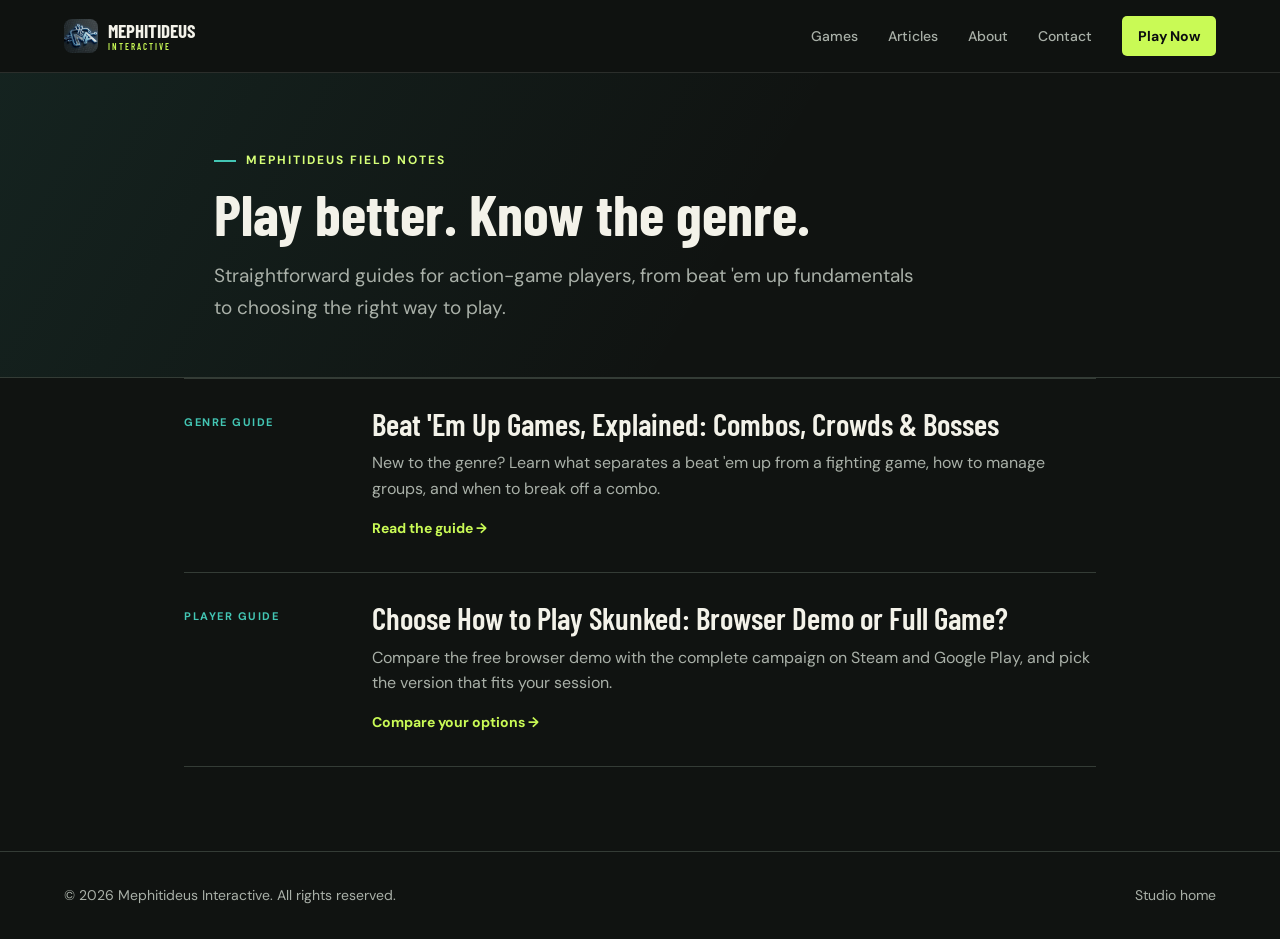
==== articles/index.html @ 83eed195 "Add Field Notes article section This commit adds a new Articles section with beginner-friendly guide" ====
<!DOCTYPE html>
<html lang="en">
<head>
  <meta charset="UTF-8">
  <meta name="viewport" content="width=device-width, initial-scale=1.0">
  <title>Field Notes | Mephitideus Interactive</title>
  <meta name="description" content="Practical guides to beat 'em up games, browser demos, and the worlds we make at Mephitideus Interactive.">
  <meta name="theme-color" content="#101311">
  <link rel="canonical" href="https://www.mephitideus.com/articles/">
  <link rel="icon" href="../assets/images/favicon.svg" type="image/svg+xml">
  <link rel="preconnect" href="https://fonts.googleapis.com">
  <link rel="preconnect" href="https://fonts.gstatic.com" crossorigin>
  <link href="https://fonts.googleapis.com/css2?family=Barlow+Condensed:wght@500;600;700;800&family=DM+Sans:wght@400;500;600;700&display=swap" rel="stylesheet">
  <link rel="stylesheet" href="../css/styles.css">
  <meta property="og:type" content="website">
  <meta property="og:site_name" content="Mephitideus Interactive">
  <meta property="og:title" content="Field Notes | Mephitideus Interactive">
  <meta property="og:description" content="Practical guides to beat 'em up games, browser demos, and the worlds we make.">
  <meta property="og:url" content="https://www.mephitideus.com/articles/">
  <meta property="og:image" content="https://www.mephitideus.com/assets/images/feature-graphic-1024x500.png">
  <meta property="og:image:alt" content="Skunked: Way of the Spray game artwork">
  <meta name="twitter:card" content="summary_large_image">
  <meta name="twitter:title" content="Field Notes | Mephitideus Interactive">
  <meta name="twitter:description" content="Practical guides to beat 'em up games, browser demos, and the worlds we make.">
  <meta name="twitter:image" content="https://www.mephitideus.com/assets/images/feature-graphic-1024x500.png">
  <script type="application/ld+json">
  {
    "@context": "https://schema.org",
    "@type": "CollectionPage",
    "name": "Field Notes",
    "url": "https://www.mephitideus.com/articles/",
    "publisher": { "@id": "https://www.mephitideus.com/#organization" },
    "mainEntity": {
      "@type": "ItemList",
      "itemListElement": [
        { "@type": "ListItem", "position": 1, "name": "Beat 'Em Up Games, Explained", "url": "https://www.mephitideus.com/articles/beat-em-up-games.html" },
        { "@type": "ListItem", "position": 2, "name": "Choose How to Play Skunked", "url": "https://www.mephitideus.com/articles/choose-how-to-play-skunked.html" }
      ]
    }
  }
  </script>
</head>
<body>
  <header class="site-header" id="top">
    <div class="container header-inner">
      <a class="logo" href="../index.html#top">
        <img class="logo-img" src="../assets/images/logo.png" alt="">
        <span class="logo-text">MEPHITIDEUS<span class="logo-sub">INTERACTIVE</span></span>
      </a>
      <nav class="site-nav" id="site-nav">
        <a href="../index.html#games">Games</a>
        <a href="index.html" aria-current="page">Articles</a>
        <a href="../index.html#about">About</a>
        <a href="../index.html#contact">Contact</a>
        <a class="nav-cta" href="https://skunked.io/" target="_blank" rel="noopener">Play Now</a>
      </nav>
      <button class="nav-toggle" id="nav-toggle" aria-label="Toggle menu" aria-expanded="false" aria-controls="site-nav">
        <span></span><span></span><span></span>
      </button>
    </div>
  </header>

  <main>
    <section class="article-index-hero">
      <div class="container article-index-inner">
        <p class="eyebrow"><span class="eyebrow-mark" aria-hidden="true"></span>Mephitideus field notes</p>
        <h1>Play better. Know the genre.</h1>
        <p class="article-dek">Straightforward guides for action-game players, from beat 'em up fundamentals to choosing the right way to play.</p>
      </div>
    </section>

    <section class="article-index-section">
      <div class="container article-index-list">
        <article class="note-card">
          <p class="note-category">Genre guide</p>
          <div>
            <h2><a href="beat-em-up-games.html">Beat 'Em Up Games, Explained: Combos, Crowds &amp; Bosses</a></h2>
            <p>New to the genre? Learn what separates a beat 'em up from a fighting game, how to manage groups, and when to break off a combo.</p>
            <a class="article-read-link" href="beat-em-up-games.html">Read the guide <span aria-hidden="true">&rarr;</span></a>
          </div>
        </article>
        <article class="note-card">
          <p class="note-category">Player guide</p>
          <div>
            <h2><a href="choose-how-to-play-skunked.html">Choose How to Play Skunked: Browser Demo or Full Game?</a></h2>
            <p>Compare the free browser demo with the complete campaign on Steam and Google Play, and pick the version that fits your session.</p>
            <a class="article-read-link" href="choose-how-to-play-skunked.html">Compare your options <span aria-hidden="true">&rarr;</span></a>
          </div>
        </article>
      </div>
    </section>
  </main>

  <footer class="site-footer">
    <div class="container footer-inner">
      <span>&copy; <span id="year"></span> Mephitideus Interactive. All rights reserved.</span>
      <a href="../index.html">Studio home</a>
    </div>
  </footer>
  <script src="../js/main.js"></script>
</body>
</html>
---- css/styles.css ----
/* ---------- Design tokens ---------- */
:root {
  --bg: #101311;
  --bg-alt: #171b18;
  --surface: #1c211e;
  --surface-2: #252c28;
  --border: #343c36;
  --text: #f3f2e9;
  --text-muted: #a9b0a8;
  --accent: #c9fa55;
  --accent-dim: #b0e93d;
  --accent-2: #43c6b4;
  --danger: #ff765e;
  --radius: 8px;
  --radius-sm: 5px;
  --container: 1200px;
  --shadow: 0 24px 60px -28px rgba(0, 0, 0, 0.72);
  --transition: 200ms ease;
}

* { box-sizing: border-box; }

html { scroll-behavior: smooth; }

section[id] { scroll-margin-top: 88px; }

body {
  margin: 0;
  background: var(--bg);
  color: var(--text);
  font-family: "DM Sans", "Segoe UI", sans-serif;
  line-height: 1.6;
  -webkit-font-smoothing: antialiased;
}

img { max-width: 100%; display: block; }

a { color: inherit; text-decoration: none; }

a:focus-visible, button:focus-visible {
  outline: 2px solid var(--accent);
  outline-offset: 4px;
}

::selection { background: var(--accent); color: var(--bg); }

.container {
  width: 100%;
  max-width: var(--container);
  margin: 0 auto;
  padding: 0 24px;
}

.text-accent { color: var(--accent); }

/* ---------- Header ---------- */
.site-header {
  position: sticky;
  top: 0;
  z-index: 50;
  background: rgba(16, 19, 17, 0.9);
  -webkit-backdrop-filter: blur(10px);
  backdrop-filter: blur(10px);
  border-bottom: 1px solid rgba(243, 242, 233, 0.12);
}

.header-inner {
  display: flex;
  align-items: center;
  justify-content: space-between;
  height: 72px;
}

.logo {
  display: flex;
  align-items: center;
  gap: 10px;
  font-weight: 700;
  letter-spacing: 0;
}

.logo-img {
  width: 34px;
  height: 34px;
  border-radius: 8px;
  object-fit: cover;
  flex-shrink: 0;
}

.logo-text {
  display: flex;
  flex-direction: column;
  line-height: 1.1;
  font-family: "Barlow Condensed", Impact, sans-serif;
  font-size: 19px;
  letter-spacing: 0;
}

.logo-sub {
  font-size: 9px;
  color: var(--accent);
  letter-spacing: 2px;
  font-weight: 600;
}

.site-nav {
  display: flex;
  align-items: center;
  gap: 30px;
  font-size: 14px;
  font-weight: 500;
}

.site-nav a { color: var(--text-muted); transition: color var(--transition); }
.site-nav a:hover { color: var(--text); }

.nav-cta {
  background: var(--accent);
  color: #0c0d0f !important;
  padding: 9px 16px;
  border-radius: 5px;
  font-weight: 700;
}
.nav-cta:hover { background: var(--accent-dim); }

.nav-toggle {
  display: none;
  flex-direction: column;
  gap: 5px;
  background: none;
  border: 0;
  cursor: pointer;
  padding: 8px;
}
.nav-toggle span {
  width: 24px;
  height: 2px;
  background: var(--text);
  border-radius: 2px;
}

/* ---------- Buttons ---------- */
.btn {
  display: inline-flex;
  align-items: center;
  justify-content: center;
  padding: 13px 21px;
  border-radius: 5px;
  font-weight: 700;
  font-size: 14.5px;
  transition: transform var(--transition), background var(--transition), border-color var(--transition), color var(--transition);
  border: 1px solid transparent;
  white-space: nowrap;
}
.btn:hover { transform: translateY(-2px); }

.btn-primary {
  background: var(--accent);
  color: #0c0d0f;
}
.btn-primary:hover { background: var(--accent-dim); }

.btn-outline {
  border-color: var(--border);
  color: var(--text);
  background: transparent;
}
.btn-outline:hover { border-color: var(--accent); color: var(--accent); }

.btn-ghost {
  color: var(--text);
  border-color: transparent;
  background: var(--surface);
}
.btn-ghost:hover { background: var(--surface-2); }

.btn-text {
  padding: 13px 6px;
  color: var(--text-muted);
}
.btn-text:hover { color: var(--accent); }

.btn-sm { padding: 10px 18px; font-size: 13.5px; }

.btn-icon { font-size: 15px; line-height: 1; }

.btn-steam {
  background: linear-gradient(135deg, #1b2838, #2a475e);
  color: #cdf1ff;
  border-color: rgba(102, 192, 244, 0.4);
}
.btn-steam:hover { background: linear-gradient(135deg, #223549, #35597a); }

.btn-google {
  background: linear-gradient(135deg, #0f9d58, #0b8043);
  color: #eafff2;
  border-color: rgba(52, 168, 83, 0.45);
}
.btn-google:hover { background: linear-gradient(135deg, #12b567, #0d9750); }

/* ---------- Hero store row ---------- */
.hero-stores {
  display: flex;
  align-items: center;
  gap: 14px;
  flex-wrap: wrap;
  margin-top: 22px;
  position: relative;
}

.hero-stores-label {
  color: var(--text-muted);
  font-size: 13.5px;
  font-weight: 600;
}

/* ---------- Hero ---------- */
.hero, .game-hero {
  position: relative;
  overflow: hidden;
  padding: 96px 0 76px;
}

.hero {
  min-height: 590px;
  display: flex;
  align-items: center;
  isolation: isolate;
  background: #101311;
}

.hero-art {
  position: absolute;
  inset: 0;
  z-index: -1;
}

.hero-art::after {
  content: "";
  position: absolute;
  inset: 0;
  background: linear-gradient(90deg, rgba(12, 15, 13, 0.98) 0%, rgba(12, 15, 13, 0.91) 33%, rgba(12, 15, 13, 0.44) 70%, rgba(12, 15, 13, 0.2) 100%),
    linear-gradient(0deg, var(--bg) 0%, transparent 35%, rgba(12, 15, 13, 0.15) 100%);
}

.hero-art img {
  width: 100%;
  height: 100%;
  object-fit: cover;
  object-position: center 48%;
  opacity: 0.86;
}

.game-hero {
  background-image: linear-gradient(rgba(12, 13, 15, 0.88), rgba(12, 13, 15, 0.96)),
    url("../assets/images/page_background_1438x810.png");
  background-size: cover;
  background-position: center;
}

.hero-logo {
  max-width: 340px;
  width: 100%;
  height: auto;
  margin: 0 0 12px;
  position: relative;
}

.hero-inner { position: relative; max-width: 720px; }

.eyebrow {
  text-transform: uppercase;
  letter-spacing: 2px;
  font-size: 12px;
  font-weight: 700;
  color: #d6ff78;
  margin: 0 0 14px;
  display: flex;
  align-items: center;
  gap: 10px;
}

.eyebrow-mark {
  width: 22px;
  height: 2px;
  background: var(--accent-2);
}

.hero h1, .game-hero h1 {
  font-family: "Barlow Condensed", Impact, sans-serif;
  font-size: 68px;
  font-weight: 700;
  line-height: 0.98;
  margin: 0 0 22px;
  position: relative;
  max-width: 680px;
  text-wrap: balance;
}

.hero h1 .text-accent {
  color: var(--accent);
  text-shadow: 0 2px 28px rgba(201, 250, 85, 0.16);
}

.hero-lede {
  color: var(--text-muted);
  font-size: 17px;
  max-width: 510px;
  margin: 0 0 28px;
  position: relative;
}

.hero-actions {
  display: flex;
  gap: 16px;
  flex-wrap: wrap;
  position: relative;
}

/* ---------- Sections ---------- */
section { padding: 78px 0; }

.section-title {
  font-family: "Barlow Condensed", Impact, sans-serif;
  font-size: 38px;
  line-height: 1.05;
  font-weight: 600;
  margin: 0 0 12px;
}

.section-sub {
  color: var(--text-muted);
  margin: 0 0 44px;
  max-width: 620px;
}

/* ---------- Games grid ---------- */
.game-grid {
  display: grid;
  grid-template-columns: minmax(0, 1.35fr) minmax(280px, 0.85fr);
  align-items: stretch;
  gap: 20px;
}

.game-card {
  background: var(--surface);
  border: 1px solid var(--border);
  border-radius: var(--radius);
  overflow: hidden;
  display: flex;
  flex-direction: column;
  box-shadow: var(--shadow);
}

.game-card-media {
  position: relative;
  height: 240px;
  overflow: hidden;
}

.game-card-image {
  width: 100%;
  height: 100%;
  object-fit: cover;
  object-position: center;
  transition: transform 500ms cubic-bezier(0.2, 0.7, 0.2, 1);
}

.game-card:hover .game-card-image { transform: scale(1.035); }

.game-card--featured {
  display: grid;
  grid-template-columns: minmax(0, 1.02fr) minmax(0, 1fr);
}

.game-card--featured .game-card-media {
  height: auto;
  min-height: 0;
  aspect-ratio: 1.52;
  align-self: start;
}

.game-card--featured .game-card-body { padding: 34px; }

.media-placeholder {
  height: 100%;
  display: flex;
  align-items: center;
  justify-content: center;
  font-size: 64px;
}

.media-skunked {
  background:
    repeating-linear-gradient(120deg, #14161a 0 24px, #191c21 24px 48px),
    radial-gradient(60% 100% at 30% 20%, rgba(186,255,41,0.25), transparent 60%);
}

.media-chipsavage {
  background:
    repeating-linear-gradient(120deg, #1a1508 0 24px, #211b0f 24px 48px),
    radial-gradient(60% 100% at 30% 20%, rgba(255,200,0,0.28), transparent 60%);
}

.media-soon {
  background: repeating-linear-gradient(45deg, #16181d 0 18px, #1c1f25 18px 36px);
  filter: grayscale(0.3);
}

.badge {
  position: absolute;
  top: 14px;
  left: 14px;
  font-size: 11px;
  font-weight: 800;
  letter-spacing: 0.5px;
  text-transform: uppercase;
  padding: 6px 12px;
  border-radius: 4px;
  z-index: 2;
}

.badge-live { background: var(--accent); color: #0c0d0f; }
.badge-soon { background: var(--surface-2); color: var(--text-muted); border: 1px solid var(--border); }

.game-card-body { padding: 28px; flex: 1; display: flex; flex-direction: column; }

.game-card-body h3 {
  font-family: "Barlow Condensed", Impact, sans-serif;
  margin: 0 0 6px;
  font-size: 30px;
  line-height: 1.05;
  font-weight: 600;
}

.game-tagline { color: var(--accent); font-weight: 600; margin: 0 0 14px; }

.game-card-body p { color: var(--text-muted); }

.game-tags {
  list-style: none;
  display: flex;
  flex-wrap: wrap;
  gap: 8px;
  padding: 0;
  margin: 16px 0 24px;
}

.game-tags li {
  font-size: 12px;
  font-weight: 600;
  padding: 6px 12px;
  border-radius: 3px;
  background: var(--surface-2);
  border: 1px solid var(--border);
  color: var(--text-muted);
}

.game-card-actions {
  margin-top: auto;
  display: flex;
  align-items: center;
  flex-wrap: wrap;
  gap: 10px;
}

.game-card--soon .game-card-body p { color: var(--text-muted); }

.game-card-actions--stores {
  margin-top: 12px;
  padding-top: 16px;
  border-top: 1px solid var(--border);
}

/* ---------- Store band (Where to Play) ---------- */
.store-band {
  margin-top: 36px;
  padding: 28px 30px;
  background: var(--surface);
  border: 1px solid var(--border);
  border-radius: var(--radius);
  border-left: 3px solid var(--accent-2);
  display: flex;
  align-items: center;
  justify-content: space-between;
  gap: 24px;
  flex-wrap: wrap;
}

.store-band-copy h3 {
  font-family: "Barlow Condensed", Impact, sans-serif;
  margin: 0 0 4px;
  font-size: 25px;
  font-weight: 600;
}
.store-band-copy p { margin: 0; color: var(--text-muted); font-size: 14px; }

.store-band-links {
  display: flex;
  gap: 12px;
  flex-wrap: wrap;
}

.store-pill {
  display: flex;
  align-items: center;
  gap: 10px;
  padding: 10px 16px;
  border-radius: 5px;
  border: 1px solid var(--border);
  background: var(--surface-2);
  transition: transform var(--transition), border-color var(--transition);
}
.store-pill:hover { transform: translateY(-2px); }

.store-pill-icon { font-size: 20px; }

.store-pill-text {
  display: flex;
  flex-direction: column;
  line-height: 1.25;
}
.store-pill-text strong { font-size: 13.5px; }
.store-pill-text span { font-size: 11.5px; color: var(--text-muted); }

.store-pill--steam:hover { border-color: rgba(102, 192, 244, 0.5); }
.store-pill--google:hover { border-color: rgba(52, 168, 83, 0.5); }
.store-pill--web:hover { border-color: var(--accent); }

/* ---------- About ---------- */
.about-inner {
  display: grid;
  grid-template-columns: 1.4fr 1fr;
  gap: 60px;
  align-items: center;
}

.about-copy p { color: var(--text-muted); }

.about-stats {
  display: grid;
  gap: 20px;
}

.stat {
  background: var(--surface);
  border: 1px solid var(--border);
  border-radius: var(--radius);
  padding: 24px;
  display: flex;
  align-items: baseline;
  gap: 12px;
}

.stat-num { font-size: 34px; font-weight: 800; color: var(--accent); }
.stat-label { color: var(--text-muted); font-size: 14px; }

/* ---------- Contact ---------- */
.contact-inner { text-align: center; max-width: 620px; margin: 0 auto; }
.contact-links { display: flex; gap: 16px; justify-content: center; flex-wrap: wrap; margin-top: 28px; }

/* ---------- Footer ---------- */
.site-footer {
  border-top: 1px solid var(--border);
  padding: 32px 0;
}
.footer-inner {
  display: flex;
  justify-content: space-between;
  flex-wrap: wrap;
  gap: 12px;
  color: var(--text-muted);
  font-size: 14px;
}
.footer-inner a:hover { color: var(--accent); }

/* ---------- Game detail page ---------- */
.back-link {
  display: inline-block;
  color: var(--text-muted);
  margin-bottom: 18px;
  font-size: 14px;
}
.back-link:hover { color: var(--accent); }

.lede { font-size: 18px; color: var(--text-muted); max-width: 780px; margin-bottom: 50px; }

.game-subnav {
  position: sticky;
  top: 72px;
  z-index: 40;
  background: rgba(23, 27, 24, 0.94);
  -webkit-backdrop-filter: blur(12px);
  backdrop-filter: blur(12px);
  border-top: 1px solid rgba(243, 242, 233, 0.08);
  border-bottom: 1px solid var(--border);
}

.game-subnav-inner {
  display: flex;
  align-items: center;
  gap: 30px;
  min-height: 50px;
  overflow-x: auto;
  scrollbar-width: none;
}

.game-subnav-inner::-webkit-scrollbar { display: none; }

.game-subnav a {
  display: inline-flex;
  align-items: center;
  min-height: 50px;
  flex: 0 0 auto;
  border-bottom: 2px solid transparent;
  color: var(--text-muted);
  font-size: 12px;
  font-weight: 700;
  transition: color var(--transition), border-color var(--transition);
}

.game-subnav a:hover {
  color: var(--text);
  border-bottom-color: var(--accent-2);
}

.game-detail h2[id] { scroll-margin-top: 146px; }

.article-index-hero {
  padding: 78px 0 54px;
  border-bottom: 1px solid var(--border);
  background: linear-gradient(120deg, rgba(67, 198, 180, 0.09), transparent 58%);
}

.article-index-inner { max-width: 900px; }
.article-index-inner h1, .article-title {
  font-family: "Barlow Condensed", Impact, sans-serif;
  font-weight: 700;
  line-height: 1;
  text-wrap: balance;
}
.article-index-inner h1 { max-width: 760px; margin: 0 0 18px; font-size: 58px; }
.article-dek { max-width: 700px; color: var(--text-muted); font-size: 19px; line-height: 1.65; }
.article-index-inner .article-dek { margin: 0; }

.article-index-section { padding: 0 0 84px; }
.article-index-list { max-width: 960px; }

.note-card {
  display: grid;
  grid-template-columns: 160px minmax(0, 1fr);
  gap: 28px;
  padding: 28px 0 32px;
  border-bottom: 1px solid var(--border);
}
.note-card:first-child { border-top: 1px solid var(--border); }
.note-category {
  margin: 7px 0 0;
  color: var(--accent-2);
  font-size: 11px;
  font-weight: 700;
  letter-spacing: 1.5px;
  text-transform: uppercase;
}
.note-card h2, .article-next h2 {
  font-family: "Barlow Condensed", Impact, sans-serif;
  font-size: 31px;
  line-height: 1.08;
  font-weight: 600;
  margin: 0 0 10px;
}
.note-card h2 a:hover, .article-read-link:hover { color: var(--accent); }
.note-card > div > p { margin: 0 0 13px; color: var(--text-muted); }
.article-read-link { color: var(--accent); font-size: 14px; font-weight: 700; }

.article-layout { max-width: 980px; margin: 0 auto; padding: 52px 24px 88px; }
.article-header { max-width: 800px; margin-bottom: 38px; }
.article-header .back-link { margin-bottom: 26px; }
.article-header .eyebrow { margin-bottom: 12px; }
.article-title { margin: 0 0 18px; font-size: 56px; }
.article-header .article-dek { margin: 0 0 20px; }
.article-byline { color: var(--text-muted); font-size: 13px; margin: 0; }

.article-prose { max-width: 760px; }
.article-prose p, .article-prose li { color: #d1d5cf; font-size: 16px; line-height: 1.8; }
.article-prose p { margin: 0 0 20px; }
.article-prose h2 {
  font-family: "Barlow Condensed", Impact, sans-serif;
  font-size: 34px;
  line-height: 1.1;
  font-weight: 600;
  margin: 42px 0 12px;
  scroll-margin-top: 100px;
}
.article-prose h3 { font-family: "Barlow Condensed", Impact, sans-serif; font-size: 24px; }
.article-prose a:not(.btn) { color: var(--accent); text-decoration: underline; text-decoration-color: rgba(201, 250, 85, 0.5); text-underline-offset: 3px; }
.article-prose a:not(.btn):hover { text-decoration-color: currentColor; }

.article-steps { padding-left: 24px; margin: 0 0 28px; }
.article-steps li { padding-left: 5px; margin-bottom: 15px; }
.article-steps strong { color: var(--text); }

.play-options { margin: 20px 0 30px; border-top: 1px solid var(--border); }
.play-options > div {
  display: grid;
  grid-template-columns: 150px minmax(0, 1fr) minmax(145px, auto);
  gap: 18px;
  align-items: baseline;
  padding: 17px 0;
  border-bottom: 1px solid var(--border);
}
.play-options dt { font-weight: 700; }
.play-options dd { margin: 0; color: var(--text-muted); font-size: 14px; }
.play-options dd a { font-weight: 700; }

.article-actions { display: flex; flex-wrap: wrap; gap: 12px; margin: 34px 0 50px; }
.article-next { border-top: 1px solid var(--border); padding-top: 22px; }
.article-next .note-category { margin: 0 0 9px; }
.article-next h2 { margin-bottom: 12px; }

.feature-grid {
  display: grid;
  grid-template-columns: repeat(3, 1fr);
  gap: 22px;
  margin-bottom: 60px;
}

.feature {
  background: var(--surface);
  border: 1px solid var(--border);
  border-radius: var(--radius);
  padding: 26px;
}

.feature-icon { font-size: 30px; display: block; margin-bottom: 12px; }
.feature h3 { margin: 0 0 8px; font-size: 17px; }
.feature p { margin: 0; color: var(--text-muted); font-size: 14.5px; }

.two-col {
  display: grid;
  grid-template-columns: 1fr 1fr;
  gap: 50px;
  margin-bottom: 60px;
}

.mini-heading {
  font-size: 14px;
  text-transform: uppercase;
  letter-spacing: 1px;
  color: var(--text-muted);
  margin: 24px 0 10px;
}

.stat-table {
  width: 100%;
  border-collapse: collapse;
  background: var(--surface);
  border: 1px solid var(--border);
  border-radius: var(--radius-sm);
  overflow: hidden;
}
.stat-table th, .stat-table td {
  text-align: left;
  padding: 12px 16px;
  border-bottom: 1px solid var(--border);
  font-size: 14.5px;
}
.stat-table th { color: var(--text-muted); font-weight: 600; width: 45%; }
.stat-table tr:last-child th, .stat-table tr:last-child td { border-bottom: none; }

.loot-list {
  color: var(--text-muted);
  padding-left: 20px;
  margin-bottom: 60px;
}
.loot-list li { margin-bottom: 8px; }
.loot-list strong { color: var(--text); }

.cta-band {
  text-align: center;
  background: linear-gradient(135deg, rgba(186,255,41,0.08), rgba(124,58,237,0.1));
  border: 1px solid var(--border);
  border-radius: var(--radius);
  padding: 60px 30px;
  display: flex;
  flex-direction: column;
  align-items: center;
  gap: 18px;
}
.cta-band h2 { margin: 0 0 6px; }
.cta-band-links {
  display: flex;
  gap: 14px;
  flex-wrap: wrap;
  justify-content: center;
}
.cta-band-links--spaced { margin-bottom: 60px; }

/* ---------- Store grid (game detail page) ---------- */
.store-grid {
  display: grid;
  grid-template-columns: repeat(3, 1fr);
  gap: 20px;
  margin-bottom: 60px;
}

.store-card {
  background: var(--surface);
  border: 1px solid var(--border);
  border-radius: var(--radius);
  padding: 28px 24px;
  text-align: center;
  display: flex;
  flex-direction: column;
  align-items: center;
  gap: 8px;
}
.store-card-icon { font-size: 32px; margin-bottom: 4px; }
.store-card h3 { margin: 0; font-size: 18px; }
.store-card-tag {
  color: var(--accent);
  font-size: 12.5px;
  font-weight: 600;
  text-transform: uppercase;
  letter-spacing: 0.5px;
  margin: 0;
}
.store-card p:not(.store-card-tag) {
  color: var(--text-muted);
  font-size: 14px;
  margin: 0 0 10px;
}
.store-card .btn { margin-top: auto; }

/* ---------- Scroll reveal ---------- */
.reveal {
  opacity: 0;
  transform: translateY(16px);
  transition: opacity 600ms ease, transform 600ms ease;
}
.reveal.in-view {
  opacity: 1;
  transform: translateY(0);
}

/* ---------- Responsive ---------- */
@media (max-width: 860px) {
  .game-grid, .feature-grid, .two-col, .store-grid { grid-template-columns: 1fr; }
  .game-card--featured { grid-template-columns: 1fr; }
  .game-card--featured .game-card-media { min-height: 0; height: 300px; aspect-ratio: auto; }
  .game-card--featured .game-card-body { padding: 28px; }
  .about-inner { grid-template-columns: 1fr; }
  .store-band { flex-direction: column; align-items: flex-start; }
  .play-options > div { grid-template-columns: 130px minmax(0, 1fr); }
  .play-options dd:last-child { grid-column: 2; }

  .site-nav {
    position: fixed;
    top: 72px;
    left: 0;
    right: 0;
    background: var(--bg-alt);
    border-bottom: 1px solid var(--border);
    flex-direction: column;
    align-items: flex-start;
    padding: 20px 24px 28px;
    gap: 18px;
    transform: translateY(-8px);
    opacity: 0;
    pointer-events: none;
    transition: opacity var(--transition), transform var(--transition);
  }
  .site-nav.open {
    opacity: 1;
    transform: translateY(0);
    pointer-events: auto;
  }
  .nav-toggle { display: flex; }
}

@media (max-width: 600px) {
  .container { padding: 0 20px; }
  .header-inner { height: 64px; }
  .site-nav { top: 64px; }
  .game-subnav { top: 64px; }
  .game-subnav-inner { gap: 24px; }
  .game-detail h2[id] { scroll-margin-top: 132px; }
  .hero { min-height: 510px; padding: 76px 0 54px; }
  .hero-art img { object-position: 63% center; }
  .hero-art::after {
    background: linear-gradient(90deg, rgba(12, 15, 13, 0.93), rgba(12, 15, 13, 0.54)),
      linear-gradient(0deg, var(--bg), transparent 54%);
  }
  .hero h1, .game-hero h1 { font-size: 48px; }
  .hero-lede { font-size: 16px; }
  .hero-actions { gap: 10px; }
  .hero-actions .btn { flex: 1 1 auto; padding: 12px 14px; }
  .hero .hero-stores { display: none; }
  .section-title { font-size: 34px; }
  section { padding: 60px 0; }
  .game-card--featured .game-card-media { height: 220px; }
  .game-card-body, .game-card--featured .game-card-body { padding: 24px; }
  .game-card-actions .btn { flex: 1 1 auto; }
  .store-band { padding: 22px; }
  .store-band-links { width: 100%; }
  .store-pill { flex: 1 1 100%; }
  .about-inner { gap: 28px; }
  .stat { padding: 18px; }
  .footer-inner { flex-direction: column; }
  .hero, .game-hero { padding-top: 72px; }
  .article-index-hero { padding: 60px 0 42px; }
  .article-index-inner h1 { font-size: 44px; }
  .article-dek { font-size: 16px; }
  .note-card { grid-template-columns: 1fr; gap: 8px; padding: 22px 0 25px; }
  .note-card h2 { font-size: 28px; }
  .article-layout { padding: 34px 20px 64px; }
  .article-title { font-size: 42px; }
  .article-prose p, .article-prose li { font-size: 15.5px; }
  .article-prose h2 { font-size: 30px; margin-top: 34px; }
  .play-options > div { grid-template-columns: 1fr; gap: 5px; }
  .play-options dd:last-child { grid-column: 1; }
  .article-actions .btn { flex: 1 1 100%; }
}

@media (prefers-reduced-motion: reduce) {
  *, *::before, *::after {
    scroll-behavior: auto !important;
    animation-duration: 0.01ms !important;
    animation-iteration-count: 1 !important;
    transition-duration: 0.01ms !important;
  }
}
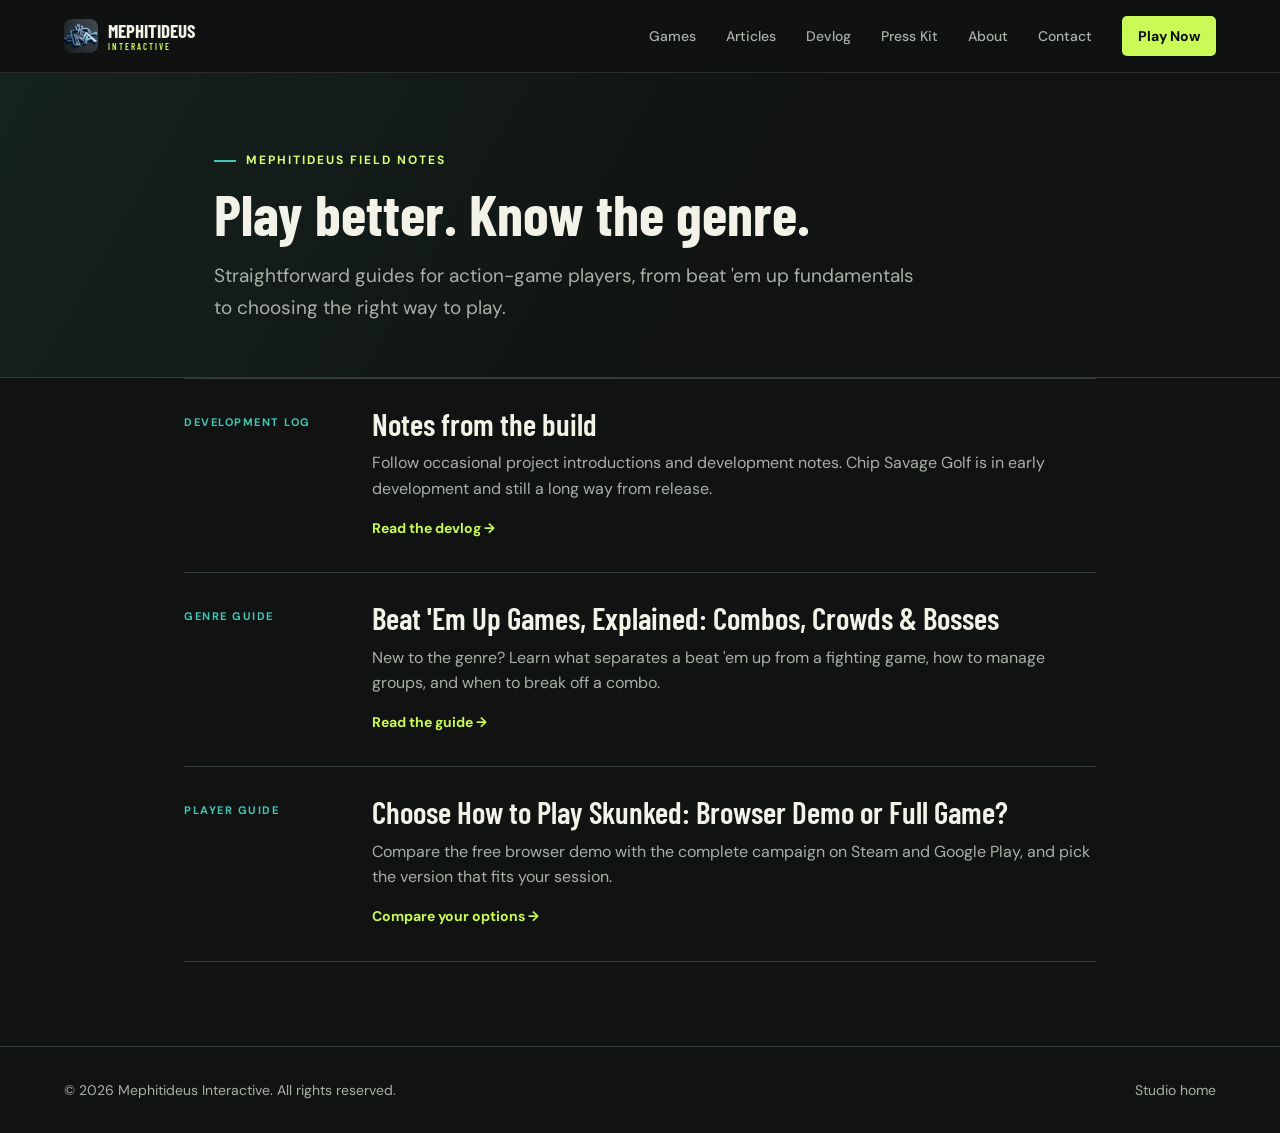
==== commit 7d122b5f: "Add devlog and press kit pages This change adds a studio devlog with RSS support and a new Chip Sava" ====
--- a/articles/index.html
+++ b/articles/index.html
@@ -12,6 +12,7 @@
   <link rel="preconnect" href="https://fonts.gstatic.com" crossorigin>
   <link href="https://fonts.googleapis.com/css2?family=Barlow+Condensed:wght@500;600;700;800&family=DM+Sans:wght@400;500;600;700&display=swap" rel="stylesheet">
   <link rel="stylesheet" href="../css/styles.css">
+  <script defer data-domain="www.mephitideus.com" src="https://plausible.io/js/script.js"></script>
   <meta property="og:type" content="website">
   <meta property="og:site_name" content="Mephitideus Interactive">
   <meta property="og:title" content="Field Notes | Mephitideus Interactive">
@@ -50,6 +51,8 @@
       <nav class="site-nav" id="site-nav">
         <a href="../index.html#games">Games</a>
         <a href="index.html" aria-current="page">Articles</a>
+        <a href="../devlog/">Devlog</a>
+        <a href="../press-kit.html">Press Kit</a>
         <a href="../index.html#about">About</a>
         <a href="../index.html#contact">Contact</a>
         <a class="nav-cta" href="https://skunked.io/" target="_blank" rel="noopener">Play Now</a>
@@ -71,6 +74,14 @@
 
     <section class="article-index-section">
       <div class="container article-index-list">
+        <article class="note-card">
+          <p class="note-category">Development log</p>
+          <div>
+            <h2><a href="../devlog/">Notes from the build</a></h2>
+            <p>Follow occasional project introductions and development notes. Chip Savage Golf is in early development and still a long way from release.</p>
+            <a class="article-read-link" href="../devlog/">Read the devlog <span aria-hidden="true">&rarr;</span></a>
+          </div>
+        </article>
         <article class="note-card">
           <p class="note-category">Genre guide</p>
           <div>
--- a/css/styles.css
+++ b/css/styles.css
@@ -258,6 +258,116 @@
   background-position: center;
 }
 
+.chip-hero {
+  position: relative;
+  isolation: isolate;
+  display: flex;
+  align-items: center;
+  min-height: 560px;
+  padding: 86px 0 76px;
+  overflow: hidden;
+  background: #17170f;
+}
+
+.chip-course-art { position: absolute; inset: 0; z-index: -1; }
+.chip-course-art img {
+  width: 100%;
+  height: 100%;
+  object-fit: cover;
+  object-position: center 60%;
+  opacity: 0.52;
+}
+.chip-course-art::after {
+  content: "";
+  position: absolute;
+  inset: 0;
+  background: linear-gradient(90deg, rgba(15, 16, 12, 0.96), rgba(15, 16, 12, 0.8) 44%, rgba(15, 16, 12, 0.3)),
+    linear-gradient(0deg, var(--bg), transparent 48%);
+}
+.chip-hero-inner { position: relative; max-width: 760px; }
+.chip-hero h1 {
+  max-width: 700px;
+  margin: 0;
+  font-family: "Barlow Condensed", Impact, sans-serif;
+  font-size: 76px;
+  font-weight: 700;
+  line-height: 0.95;
+  text-wrap: balance;
+}
+.chip-hero h1 span { color: #ffc45e; }
+.chip-tour-title {
+  margin: 12px 0 14px;
+  color: #ffc45e;
+  font-family: "Barlow Condensed", Impact, sans-serif;
+  font-size: 27px;
+  font-weight: 600;
+}
+.btn-chip { color: #171009; background: #ffc45e; }
+.btn-chip:hover { background: #ffd486; }
+
+.chip-modes { padding: 74px 0; }
+.chip-modes > .container > .eyebrow { margin-bottom: 9px; }
+.chip-mode-grid {
+  display: grid;
+  grid-template-columns: repeat(3, minmax(0, 1fr));
+  gap: 16px;
+  margin-top: 28px;
+}
+.chip-mode {
+  min-height: 190px;
+  padding: 22px;
+  border: 1px solid var(--border);
+  border-top: 2px solid #bb8736;
+  border-radius: var(--radius);
+  background: var(--surface);
+}
+.chip-mode .note-category { margin: 0 0 16px; }
+.chip-mode h3 {
+  margin: 0 0 8px;
+  font-family: "Barlow Condensed", Impact, sans-serif;
+  font-size: 26px;
+  font-weight: 600;
+  line-height: 1.1;
+}
+.chip-mode > p:last-child { margin: 0; color: var(--text-muted); font-size: 14px; }
+
+.chip-scoring { padding: 54px 0; background: var(--surface); border-block: 1px solid var(--border); }
+.chip-scoring-inner {
+  display: grid;
+  grid-template-columns: minmax(0, 1fr) minmax(280px, 0.8fr);
+  align-items: center;
+  gap: 48px;
+}
+.chip-scoring .section-title { margin-bottom: 12px; }
+.chip-scoring-inner > div:first-child > p:last-child { max-width: 610px; margin: 0; color: var(--text-muted); }
+.chip-score-numbers { display: grid; grid-template-columns: 1fr 1fr; gap: 12px; }
+.chip-score-numbers > div {
+  display: flex;
+  flex-direction: column;
+  gap: 3px;
+  padding: 18px;
+  border-left: 2px solid #bb8736;
+  background: var(--surface-2);
+}
+.chip-score-numbers strong { color: #ffc45e; font-family: "Barlow Condensed", Impact, sans-serif; font-size: 42px; line-height: 1; }
+.chip-score-numbers span { color: var(--text-muted); font-size: 12px; }
+
+.chip-cross-promo { padding: 64px 0; }
+.chip-cross-inner {
+  display: flex;
+  align-items: center;
+  justify-content: space-between;
+  gap: 28px;
+}
+.chip-cross-inner h2 {
+  margin: 0 0 8px;
+  font-family: "Barlow Condensed", Impact, sans-serif;
+  font-size: 32px;
+  font-weight: 600;
+}
+.chip-cross-inner > div:first-child > p:last-child { max-width: 590px; margin: 0; color: var(--text-muted); }
+.chip-cross-actions { display: flex; flex-direction: column; align-items: flex-start; gap: 12px; flex: 0 0 auto; }
+
 .hero-logo {
   max-width: 340px;
   width: 100%;
@@ -421,6 +531,7 @@
 }
 
 .badge-live { background: var(--accent); color: #0c0d0f; }
+.badge-dev { background: #ffc45e; color: #171009; }
 .badge-soon { background: var(--surface-2); color: var(--text-muted); border: 1px solid var(--border); }
 
 .game-card-body { padding: 28px; flex: 1; display: flex; flex-direction: column; }
@@ -717,6 +828,43 @@
 .article-next { border-top: 1px solid var(--border); padding-top: 22px; }
 .article-next .note-category { margin: 0 0 9px; }
 .article-next h2 { margin-bottom: 12px; }
+
+.press-kit-section { padding: 64px 0 84px; }
+.press-kit-layout {
+  display: grid;
+  grid-template-columns: minmax(0, 1.35fr) minmax(280px, 0.8fr);
+  gap: 64px;
+  align-items: start;
+}
+.press-kit-main > .eyebrow, .press-assets > .eyebrow { margin: 0 0 10px; }
+.press-boilerplate { max-width: 650px; color: var(--text-muted); font-size: 18px; }
+.press-contact { margin: 20px 0 34px; font-size: 14px; }
+.press-contact a, .press-links a { color: var(--accent); text-decoration: underline; text-underline-offset: 3px; }
+.press-project { padding: 22px 0; border-top: 1px solid var(--border); }
+.press-project h3 {
+  margin: 6px 0 8px;
+  font-family: "Barlow Condensed", Impact, sans-serif;
+  font-size: 28px;
+  font-weight: 600;
+}
+.press-project > p:not(.note-category):not(.press-links) { max-width: 700px; margin: 0; color: var(--text-muted); }
+.press-project--development { border-bottom: 1px solid var(--border); }
+.press-links { display: flex; flex-wrap: wrap; gap: 10px 18px; margin: 15px 0 0; font-size: 13px; font-weight: 700; }
+.press-assets { padding: 24px; border: 1px solid var(--border); border-radius: var(--radius); background: var(--surface); }
+.press-asset {
+  display: flex;
+  justify-content: space-between;
+  align-items: center;
+  gap: 16px;
+  padding: 15px 0;
+  border-bottom: 1px solid var(--border);
+}
+.press-asset > span:first-child { display: flex; flex-direction: column; gap: 3px; }
+.press-asset strong { font-size: 14px; }
+.press-asset small { color: var(--text-muted); font-size: 12px; }
+.press-asset > span:last-child { color: var(--accent); font-size: 18px; }
+.press-asset:hover strong { color: var(--accent); }
+.press-asset-note { margin: 18px 0 0; color: var(--text-muted); font-size: 12px; line-height: 1.6; }
 
 .feature-grid {
   display: grid;
@@ -853,6 +1001,11 @@
   .store-band { flex-direction: column; align-items: flex-start; }
   .play-options > div { grid-template-columns: 130px minmax(0, 1fr); }
   .play-options dd:last-child { grid-column: 2; }
+  .chip-mode-grid { grid-template-columns: 1fr; }
+  .chip-mode { min-height: 0; }
+  .chip-scoring-inner { grid-template-columns: 1fr; gap: 26px; }
+  .chip-cross-inner { align-items: flex-start; flex-direction: column; }
+  .press-kit-layout { grid-template-columns: 1fr; gap: 32px; }
 
   .site-nav {
     position: fixed;
@@ -920,6 +1073,15 @@
   .play-options > div { grid-template-columns: 1fr; gap: 5px; }
   .play-options dd:last-child { grid-column: 1; }
   .article-actions .btn { flex: 1 1 100%; }
+  .chip-hero { min-height: 520px; padding: 72px 0 58px; }
+  .chip-hero h1 { font-size: 52px; }
+  .chip-tour-title { font-size: 23px; }
+  .chip-mode-grid { gap: 12px; }
+  .chip-scoring { padding: 42px 0; }
+  .chip-score-numbers { gap: 8px; }
+  .chip-score-numbers > div { padding: 14px; }
+  .press-kit-section { padding: 42px 0 60px; }
+  .press-assets { padding: 20px; }
 }
 
 @media (prefers-reduced-motion: reduce) {
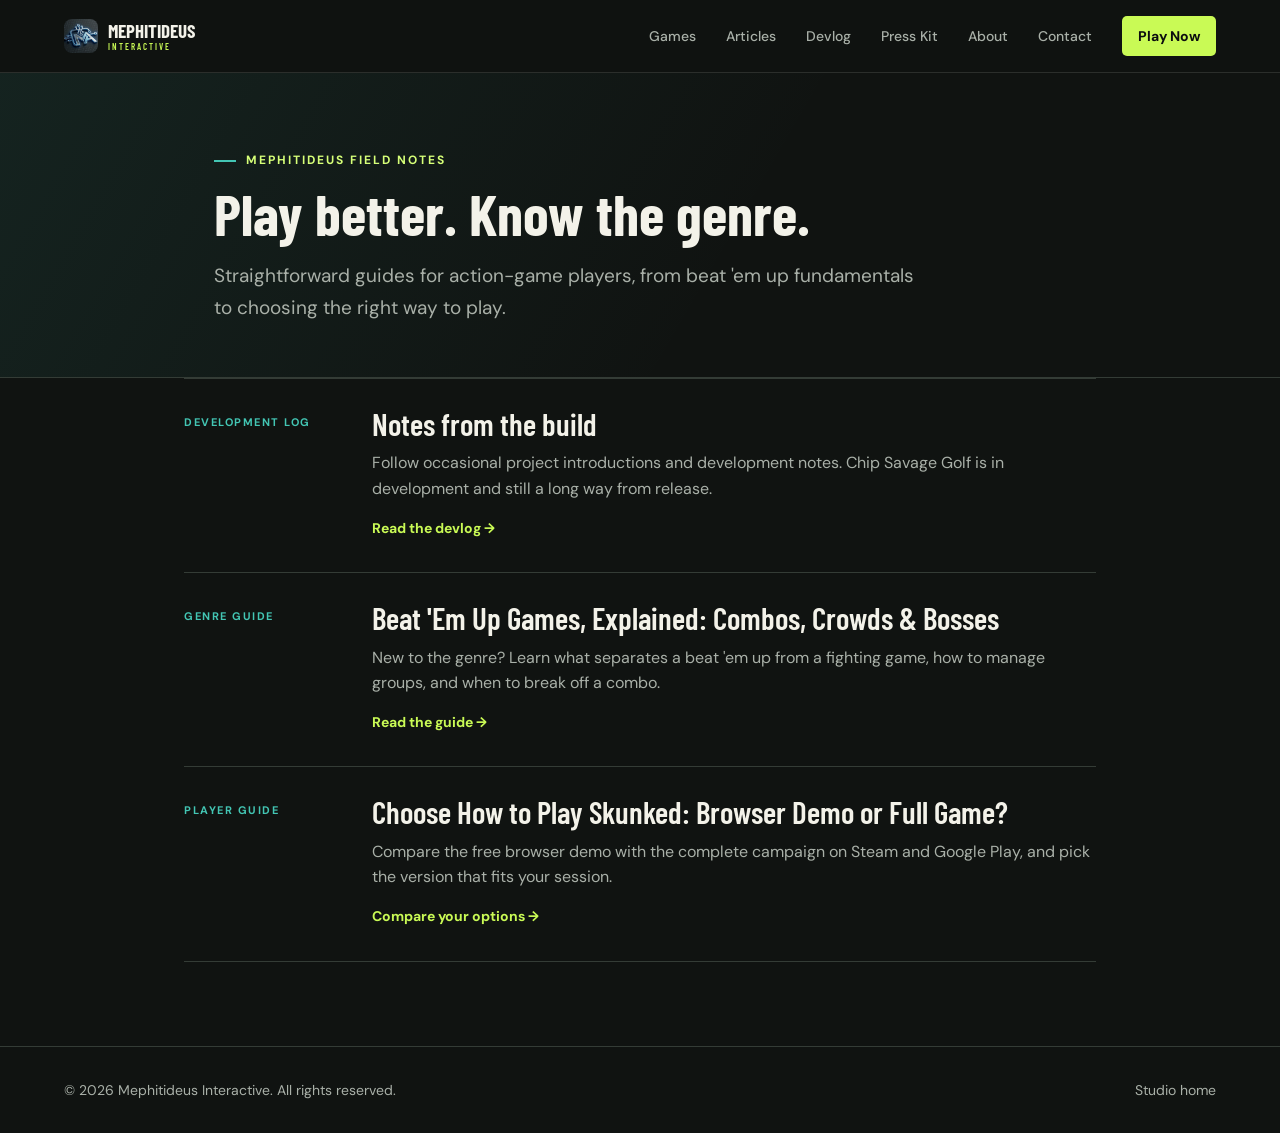
==== commit 69da9edf: "Update Chip Savage development wording Replace references to Chip Savage Golf being in "early develo" ====
--- a/articles/index.html
+++ b/articles/index.html
@@ -19,7 +19,7 @@
   <meta property="og:description" content="Practical guides to beat 'em up games, browser demos, and the worlds we make.">
   <meta property="og:url" content="https://www.mephitideus.com/articles/">
   <meta property="og:image" content="https://www.mephitideus.com/assets/images/feature-graphic-1024x500.png">
-  <meta property="og:image:alt" content="Skunked: Way of the Spray game artwork">
+  <meta property="og:image:alt" content="Skunked: Way of the Spray logo and ninja skunk character">
   <meta name="twitter:card" content="summary_large_image">
   <meta name="twitter:title" content="Field Notes | Mephitideus Interactive">
   <meta name="twitter:description" content="Practical guides to beat 'em up games, browser demos, and the worlds we make.">
@@ -78,7 +78,7 @@
           <p class="note-category">Development log</p>
           <div>
             <h2><a href="../devlog/">Notes from the build</a></h2>
-            <p>Follow occasional project introductions and development notes. Chip Savage Golf is in early development and still a long way from release.</p>
+            <p>Follow occasional project introductions and development notes. Chip Savage Golf is in development and still a long way from release.</p>
             <a class="article-read-link" href="../devlog/">Read the devlog <span aria-hidden="true">&rarr;</span></a>
           </div>
         </article>
--- a/css/styles.css
+++ b/css/styles.css
@@ -581,6 +581,32 @@
   margin-top: 12px;
   padding-top: 16px;
   border-top: 1px solid var(--border);
+}
+
+.sequel-easter-egg {
+  margin-top: 14px;
+  color: var(--text-muted);
+  font-size: 12px;
+}
+
+.sequel-easter-egg summary {
+  width: fit-content;
+  cursor: pointer;
+  opacity: 0.62;
+  transition: opacity var(--transition), color var(--transition);
+}
+
+.sequel-easter-egg summary:hover,
+.sequel-easter-egg summary:focus-visible,
+.sequel-easter-egg[open] summary {
+  color: var(--accent);
+  opacity: 1;
+}
+
+.sequel-easter-egg p {
+  margin: 5px 0 0;
+  color: var(--text-muted);
+  font-size: 12px;
 }
 
 /* ---------- Store band (Where to Play) ---------- */
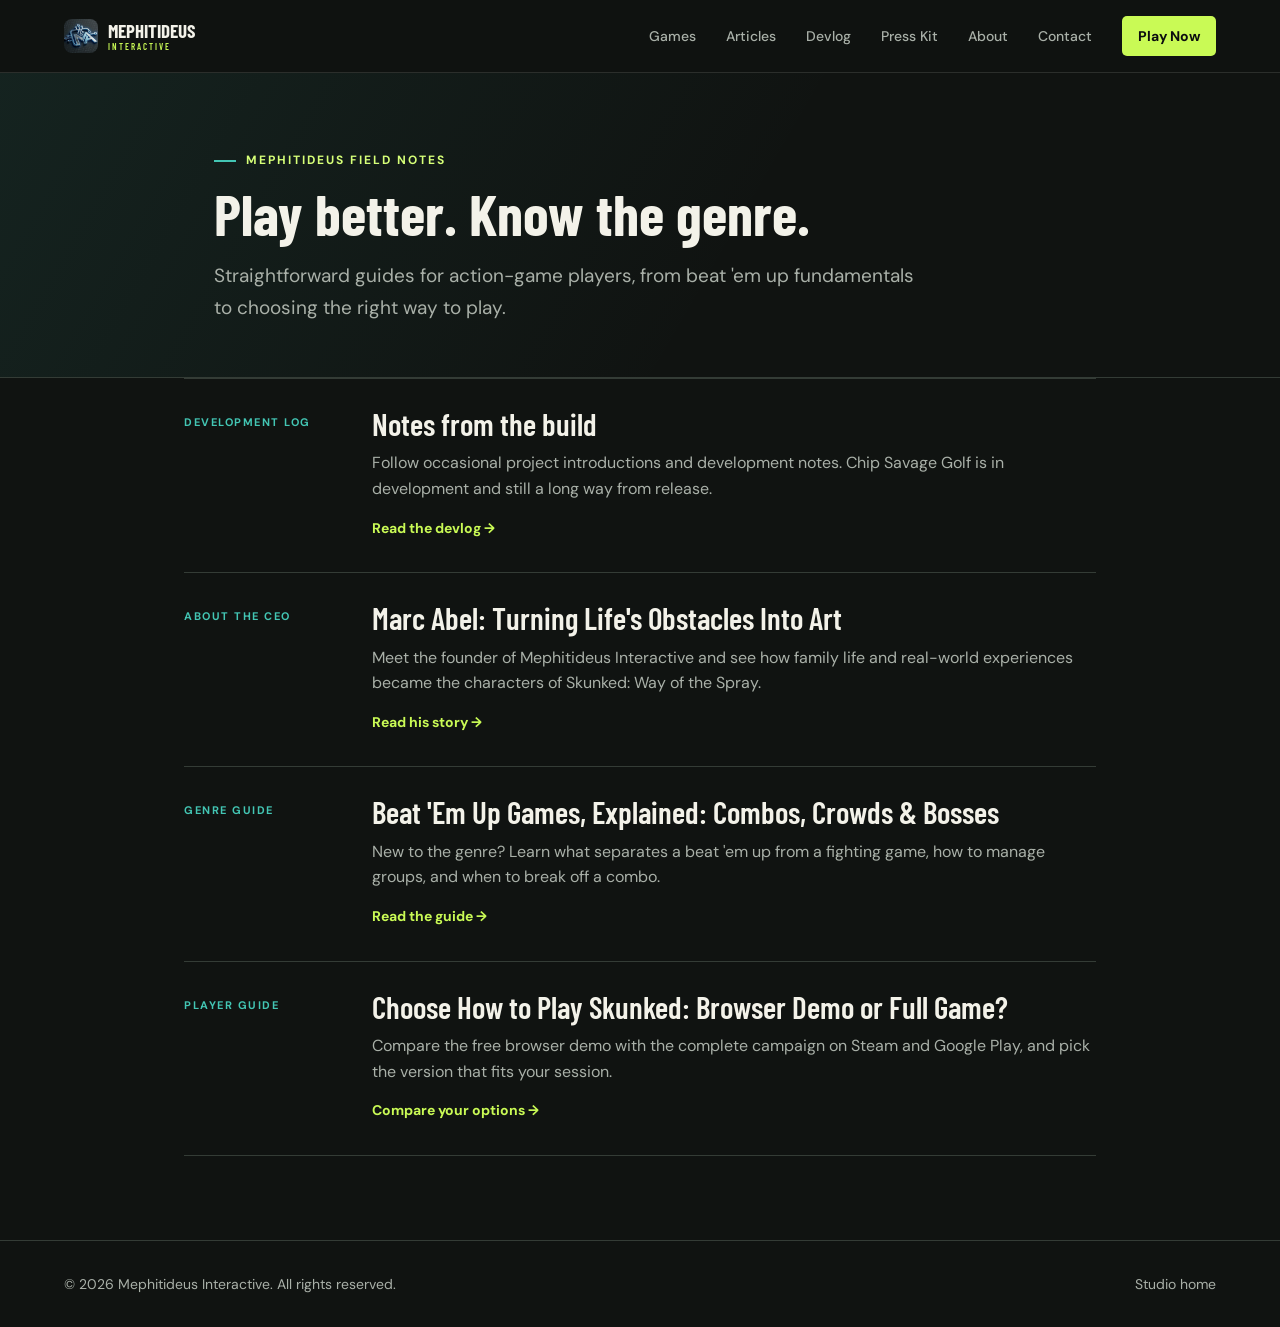
==== commit 7ce59f89: "Add founder profile article and site links Adds a new "About Marc Abel" article page with full metad" ====
--- a/articles/index.html
+++ b/articles/index.html
@@ -6,6 +6,7 @@
   <title>Field Notes | Mephitideus Interactive</title>
   <meta name="description" content="Practical guides to beat 'em up games, browser demos, and the worlds we make at Mephitideus Interactive.">
   <meta name="theme-color" content="#101311">
+  <meta name="robots" content="max-image-preview:large">
   <link rel="canonical" href="https://www.mephitideus.com/articles/">
   <link rel="icon" href="../assets/images/favicon.svg" type="image/svg+xml">
   <link rel="preconnect" href="https://fonts.googleapis.com">
@@ -24,6 +25,7 @@
   <meta name="twitter:title" content="Field Notes | Mephitideus Interactive">
   <meta name="twitter:description" content="Practical guides to beat 'em up games, browser demos, and the worlds we make.">
   <meta name="twitter:image" content="https://www.mephitideus.com/assets/images/feature-graphic-1024x500.png">
+  <meta name="twitter:image:alt" content="Skunked: Way of the Spray logo and ninja skunk character">
   <script type="application/ld+json">
   {
     "@context": "https://schema.org",
@@ -35,9 +37,32 @@
       "@type": "ItemList",
       "itemListElement": [
         { "@type": "ListItem", "position": 1, "name": "Beat 'Em Up Games, Explained", "url": "https://www.mephitideus.com/articles/beat-em-up-games.html" },
-        { "@type": "ListItem", "position": 2, "name": "Choose How to Play Skunked", "url": "https://www.mephitideus.com/articles/choose-how-to-play-skunked.html" }
+        { "@type": "ListItem", "position": 2, "name": "Choose How to Play Skunked", "url": "https://www.mephitideus.com/articles/choose-how-to-play-skunked.html" },
+        { "@type": "ListItem", "position": 3, "name": "About Marc Abel", "url": "https://www.mephitideus.com/articles/about-marc-abel.html" }
       ]
     }
+  }
+  </script>
+  <script type="application/ld+json">
+  {
+    "@context": "https://schema.org",
+    "@graph": [
+      {
+        "@type": "Organization",
+        "@id": "https://www.mephitideus.com/#organization",
+        "name": "Mephitideus Interactive",
+        "url": "https://www.mephitideus.com/",
+        "logo": "https://www.mephitideus.com/assets/images/logo.png",
+        "email": "service@skunked.io"
+      },
+      {
+        "@type": "BreadcrumbList",
+        "itemListElement": [
+          { "@type": "ListItem", "position": 1, "name": "Home", "item": "https://www.mephitideus.com/" },
+          { "@type": "ListItem", "position": 2, "name": "Field Notes", "item": "https://www.mephitideus.com/articles/" }
+        ]
+      }
+    ]
   }
   </script>
 </head>
@@ -83,6 +108,14 @@
           </div>
         </article>
         <article class="note-card">
+          <p class="note-category">About the CEO</p>
+          <div>
+            <h2><a href="about-marc-abel.html">Marc Abel: Turning Life's Obstacles Into Art</a></h2>
+            <p>Meet the founder of Mephitideus Interactive and see how family life and real-world experiences became the characters of Skunked: Way of the Spray.</p>
+            <a class="article-read-link" href="about-marc-abel.html">Read his story <span aria-hidden="true">&rarr;</span></a>
+          </div>
+        </article>
+        <article class="note-card">
           <p class="note-category">Genre guide</p>
           <div>
             <h2><a href="beat-em-up-games.html">Beat 'Em Up Games, Explained: Combos, Crowds &amp; Bosses</a></h2>
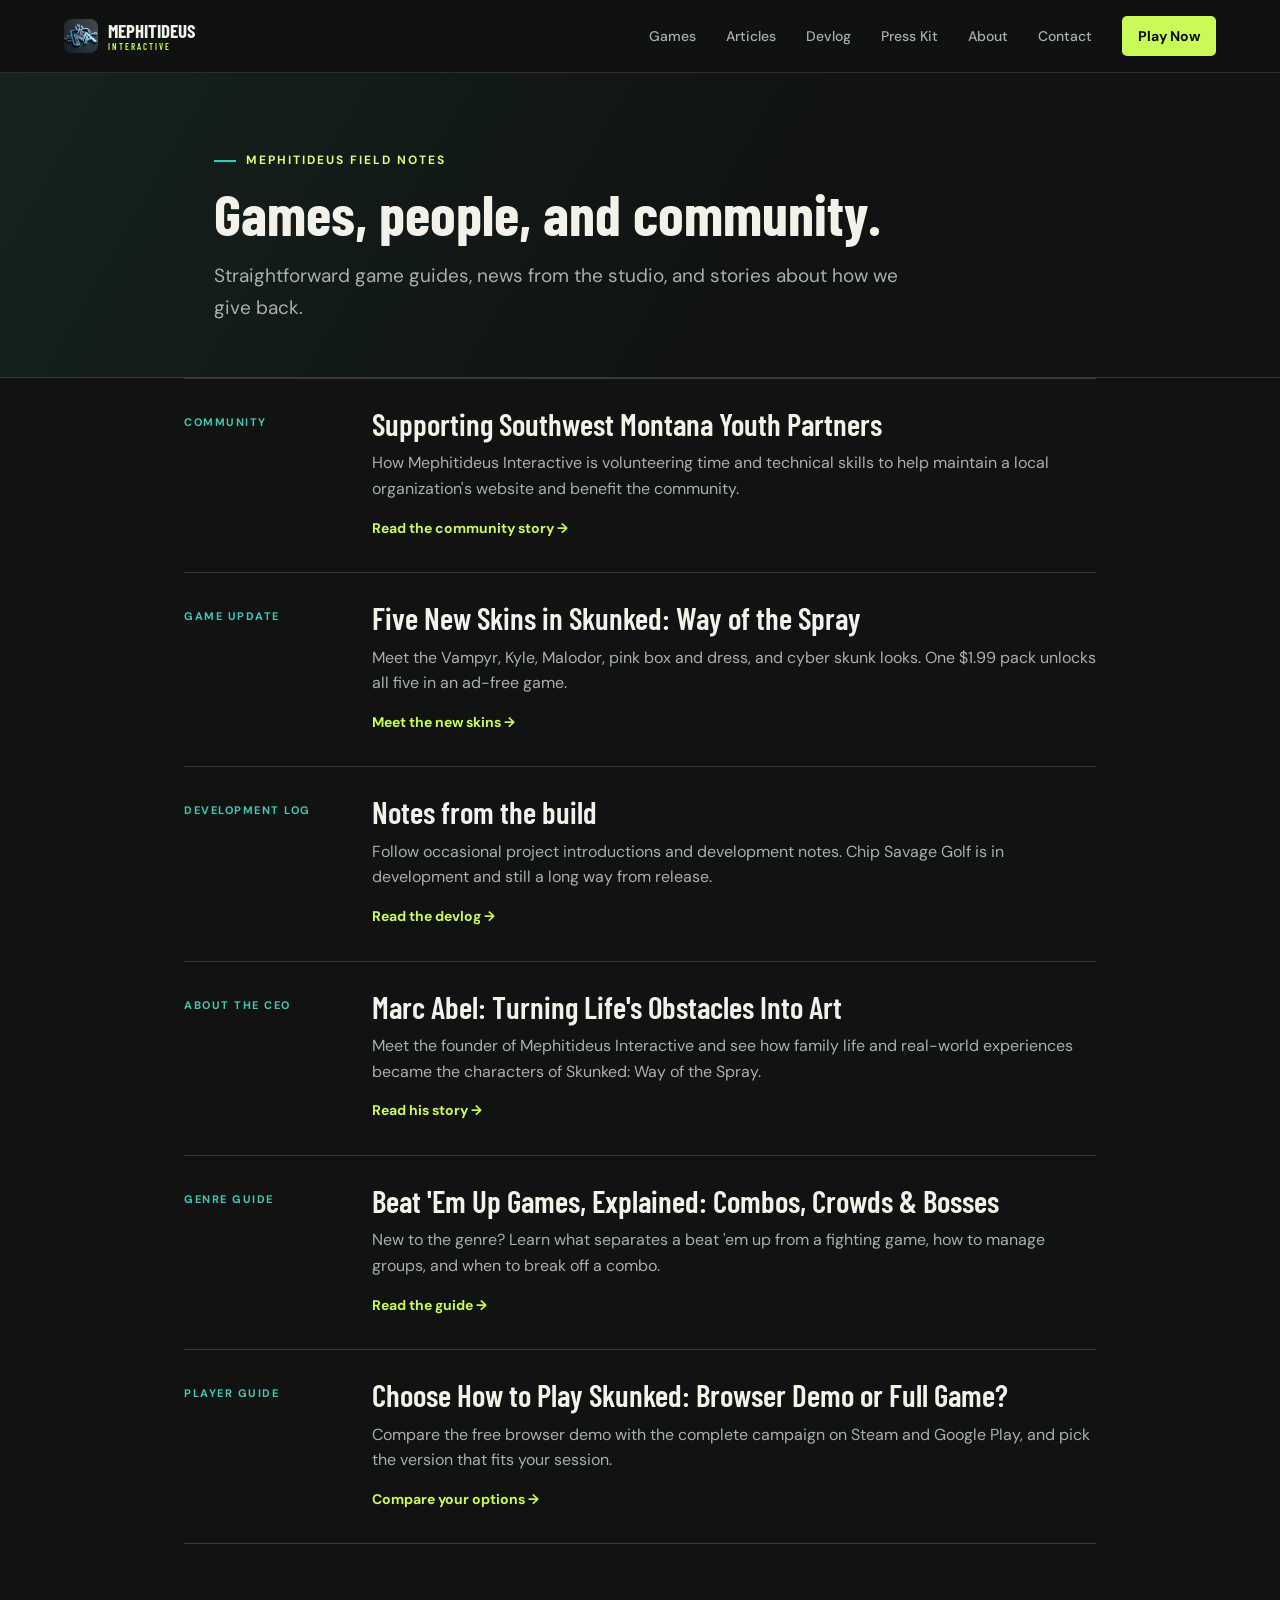
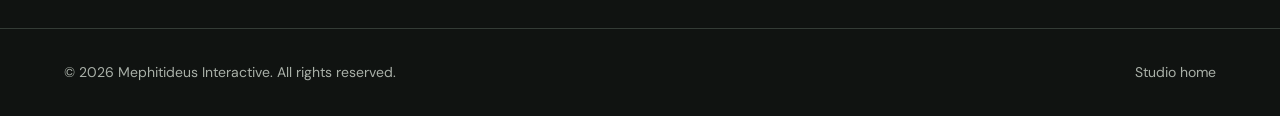
==== commit a25c109e: "Add skins and community articles Publish articles about the new Skunked skins pack and volunteer sup" ====
--- a/articles/index.html
+++ b/articles/index.html
@@ -4,7 +4,7 @@
   <meta charset="UTF-8">
   <meta name="viewport" content="width=device-width, initial-scale=1.0">
   <title>Field Notes | Mephitideus Interactive</title>
-  <meta name="description" content="Practical guides to beat 'em up games, browser demos, and the worlds we make at Mephitideus Interactive.">
+  <meta name="description" content="Game guides, studio updates, and community stories from Mephitideus Interactive.">
   <meta name="theme-color" content="#101311">
   <meta name="robots" content="max-image-preview:large">
   <link rel="canonical" href="https://www.mephitideus.com/articles/">
@@ -17,13 +17,13 @@
   <meta property="og:type" content="website">
   <meta property="og:site_name" content="Mephitideus Interactive">
   <meta property="og:title" content="Field Notes | Mephitideus Interactive">
-  <meta property="og:description" content="Practical guides to beat 'em up games, browser demos, and the worlds we make.">
+  <meta property="og:description" content="Game guides, studio updates, and community stories from Mephitideus Interactive.">
   <meta property="og:url" content="https://www.mephitideus.com/articles/">
   <meta property="og:image" content="https://www.mephitideus.com/assets/images/feature-graphic-1024x500.png">
   <meta property="og:image:alt" content="Skunked: Way of the Spray logo and ninja skunk character">
   <meta name="twitter:card" content="summary_large_image">
   <meta name="twitter:title" content="Field Notes | Mephitideus Interactive">
-  <meta name="twitter:description" content="Practical guides to beat 'em up games, browser demos, and the worlds we make.">
+  <meta name="twitter:description" content="Game guides, studio updates, and community stories from Mephitideus Interactive.">
   <meta name="twitter:image" content="https://www.mephitideus.com/assets/images/feature-graphic-1024x500.png">
   <meta name="twitter:image:alt" content="Skunked: Way of the Spray logo and ninja skunk character">
   <script type="application/ld+json">
@@ -36,9 +36,11 @@
     "mainEntity": {
       "@type": "ItemList",
       "itemListElement": [
-        { "@type": "ListItem", "position": 1, "name": "Beat 'Em Up Games, Explained", "url": "https://www.mephitideus.com/articles/beat-em-up-games.html" },
-        { "@type": "ListItem", "position": 2, "name": "Choose How to Play Skunked", "url": "https://www.mephitideus.com/articles/choose-how-to-play-skunked.html" },
-        { "@type": "ListItem", "position": 3, "name": "About Marc Abel", "url": "https://www.mephitideus.com/articles/about-marc-abel.html" }
+        { "@type": "ListItem", "position": 1, "name": "Five New Skins in Skunked: Way of the Spray", "url": "https://www.mephitideus.com/articles/new-skunked-skins.html" },
+        { "@type": "ListItem", "position": 2, "name": "Beat 'Em Up Games, Explained", "url": "https://www.mephitideus.com/articles/beat-em-up-games.html" },
+        { "@type": "ListItem", "position": 3, "name": "Choose How to Play Skunked", "url": "https://www.mephitideus.com/articles/choose-how-to-play-skunked.html" },
+        { "@type": "ListItem", "position": 4, "name": "About Marc Abel", "url": "https://www.mephitideus.com/articles/about-marc-abel.html" },
+        { "@type": "ListItem", "position": 5, "name": "Supporting Southwest Montana Youth Partners", "url": "https://www.mephitideus.com/articles/supporting-southwest-montana-youth-partners.html" }
       ]
     }
   }
@@ -92,13 +94,29 @@
     <section class="article-index-hero">
       <div class="container article-index-inner">
         <p class="eyebrow"><span class="eyebrow-mark" aria-hidden="true"></span>Mephitideus field notes</p>
-        <h1>Play better. Know the genre.</h1>
-        <p class="article-dek">Straightforward guides for action-game players, from beat 'em up fundamentals to choosing the right way to play.</p>
+        <h1>Games, people, and community.</h1>
+        <p class="article-dek">Straightforward game guides, news from the studio, and stories about how we give back.</p>
       </div>
     </section>
 
     <section class="article-index-section">
       <div class="container article-index-list">
+        <article class="note-card">
+          <p class="note-category">Community</p>
+          <div>
+            <h2><a href="supporting-southwest-montana-youth-partners.html">Supporting Southwest Montana Youth Partners</a></h2>
+            <p>How Mephitideus Interactive is volunteering time and technical skills to help maintain a local organization's website and benefit the community.</p>
+            <a class="article-read-link" href="supporting-southwest-montana-youth-partners.html">Read the community story <span aria-hidden="true">&rarr;</span></a>
+          </div>
+        </article>
+        <article class="note-card">
+          <p class="note-category">Game update</p>
+          <div>
+            <h2><a href="new-skunked-skins.html">Five New Skins in Skunked: Way of the Spray</a></h2>
+            <p>Meet the Vampyr, Kyle, Malodor, pink box and dress, and cyber skunk looks. One $1.99 pack unlocks all five in an ad-free game.</p>
+            <a class="article-read-link" href="new-skunked-skins.html">Meet the new skins <span aria-hidden="true">&rarr;</span></a>
+          </div>
+        </article>
         <article class="note-card">
           <p class="note-category">Development log</p>
           <div>
--- a/css/styles.css
+++ b/css/styles.css
@@ -817,6 +817,9 @@
 .article-title { margin: 0 0 18px; font-size: 56px; }
 .article-header .article-dek { margin: 0 0 20px; }
 .article-byline { color: var(--text-muted); font-size: 13px; margin: 0; }
+.article-feature-image { margin: 28px 0 0; }
+.article-feature-image img { display: block; width: min(100%, 360px); height: auto; border: 1px solid var(--border); border-radius: 12px; }
+.article-feature-image figcaption { margin-top: 9px; color: var(--text-muted); font-size: 13px; }
 
 .article-prose { max-width: 760px; }
 .article-prose p, .article-prose li { color: #d1d5cf; font-size: 16px; line-height: 1.8; }
